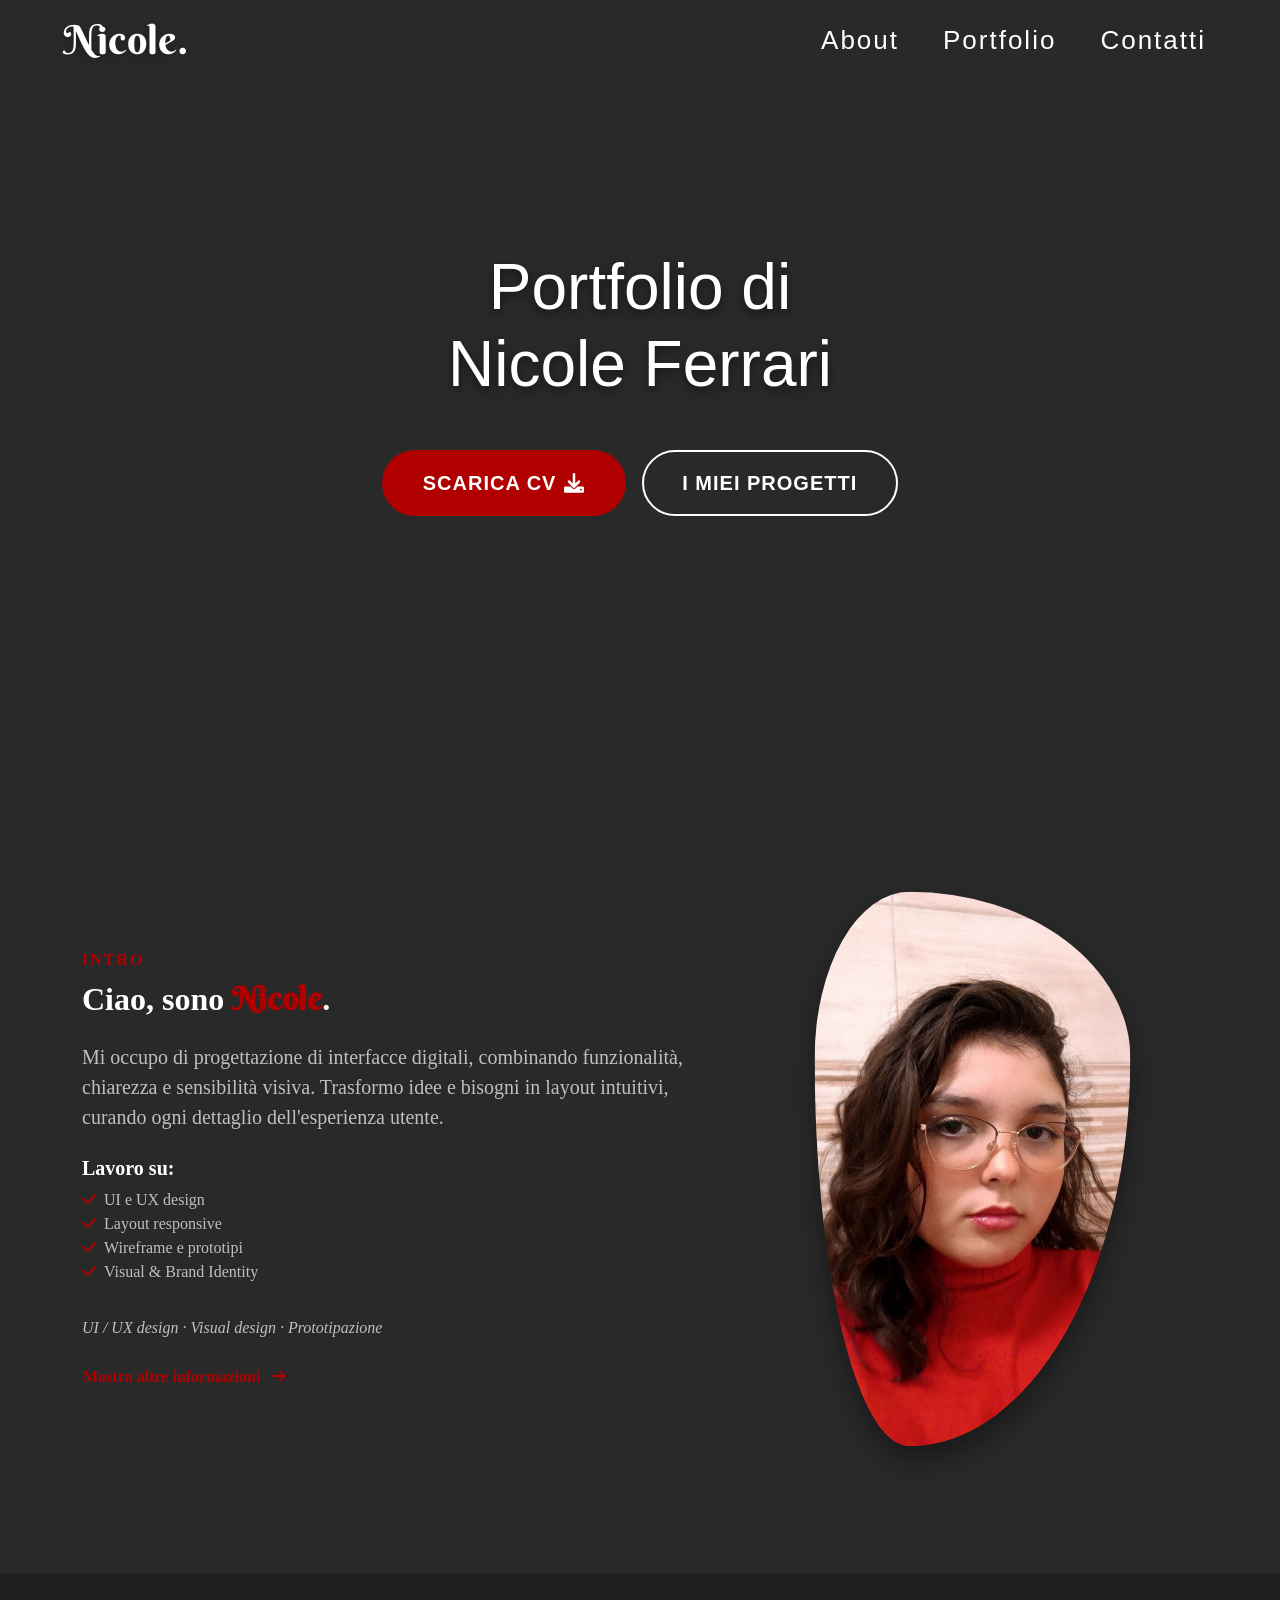
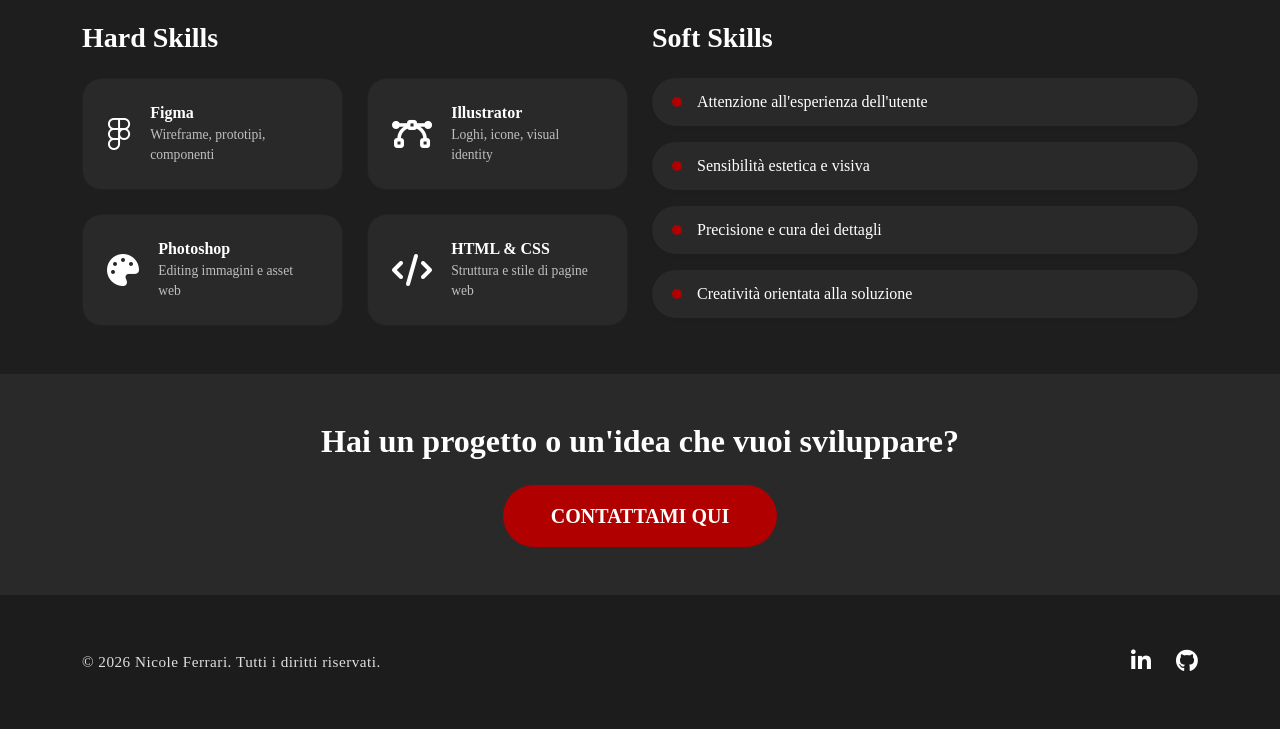
==== index.html @ 5d72edc4 "Add files via upload" ====
<!DOCTYPE html>
<html lang="en">
<head>
    <meta charset="UTF-8">
    <meta name="viewport" content="width=device-width, initial-scale=1.0">

    <link rel="icon" type="image/png" href="assets/images/favicon-96x96.png" sizes="96x96" />
    <link rel="icon" type="image/svg+xml" href="assets/images/favicon.svg" />
    <link rel="shortcut icon" href="assets/images/favicon.ico" />
    <link rel="apple-touch-icon" sizes="180x180" href="assets/images/apple-touch-icon.png" />
    <link rel="manifest" href="assets/images/site.webmanifest" />

    <link rel="preconnect" href="https://fonts.googleapis.com">
    <link rel="preconnect" href="https://fonts.gstatic.com" crossorigin>
    <link href="https://fonts.googleapis.com/css2?family=Berkshire+Swash&display=swap" rel="stylesheet">
    <link rel="preconnect" href="https://fonts.googleapis.com">
    <link rel="preconnect" href="https://fonts.gstatic.com" crossorigin>
    <link href="https://fonts.googleapis.com/css2?family=Lato:wght@300;400;700&display=swap" rel="stylesheet">
    <link rel="stylesheet" href="https://cdnjs.cloudflare.com/ajax/libs/font-awesome/6.0.0/css/all.min.css">
    <link href="https://cdn.jsdelivr.net/npm/bootstrap@5.3.2/dist/css/bootstrap.min.css" rel="stylesheet">
    <link rel="stylesheet" href="assets/css/style.css">

    <title>Nicole Ferrari</title>
</head>
<body>

<!-- NAVBAR -->
<nav class="navbar">
  <div class="left">
    <a href="index.html" class="logo">
      <span class="logo-full">Nicole.</span>
      <span class="logo-short">N</span>
    </a>
  </div>

  <input type="checkbox" id="menu-toggle"/>
  <label for="menu-toggle" class="hamburger">
    <span></span>
    <span></span>
    <span></span>
  </label>

  <div class="right">
    <a href="about/about.html">About</a>
    <a href="portfolio/portfolio.html">Portfolio</a>
    <a href="contatti/contatti.html">Contatti</a>
  </div>
</nav>

<!-- SECTION 1: HERO -->
<header class="hero">
  <div class="hero-bg"></div>
  <div class="hero-content">
    <h1>Portfolio di <br> Nicole Ferrari</h1>
    <div class="hero-btns d-flex flex-column flex-md-row justify-content-center gap-3 mt-5">
  <a href="assets/pdf/CV.pdf" download class="btn btn-custom btn-cv">
    Scarica CV <i class="fa-solid fa-download ms-2"></i>
  </a> 
  <a href="portfolio/portfolio.html" class="btn btn-custom btn-projects">
    I miei progetti
  </a>
</div>
  </div>
  </header>

<main>

<!-- SECTION 2: PRESENTAZIONE -->
 <section class="about-section py-2">
  <div class="container">
    <div class="row align-items-center gy-5">
      <div class="col-lg-7 order-2 order-lg-1">
        <div class="about-text">
<span class="text-uppercase ls-2 fw-bold text-danger mb-2 d-block">Intro</span>
<h2 class="mb-4 fw-bold">Ciao, sono <span class="font-signature">Nicole</span>.</h2>
    <p class="lead text-secondary">
    Mi occupo di progettazione di interfacce digitali, combinando funzionalità, chiarezza e sensibilità visiva. Trasformo idee e bisogni in layout intuitivi, curando ogni dettaglio dell'esperienza utente.
</p>
                        
<div class="row mt-4">
<div class="col-md-6">
  <h5 class="fw-bold">Lavoro su:</h5>
  <ul class="list-unstyled text-secondary">
    <li><i class="fa-solid fa-check text-danger me-2"></i>UI e UX design</li>
    <li><i class="fa-solid fa-check text-danger me-2"></i>Layout responsive</li>
    <li><i class="fa-solid fa-check text-danger me-2"></i>Wireframe e prototipi</li>
    <li><i class="fa-solid fa-check text-danger me-2"></i>Visual & Brand Identity</li>
  </ul>
</div>
</div>

<p class="fst-italic text-muted mt-3">UI / UX design · Visual design · Prototipazione</p>
  <a href="about/about.html" class="btn btn-link text-danger p-0 fw-bold text-decoration-none mt-2">
    Mostra altre informazioni <i class="fa-solid fa-arrow-right ms-2"></i>
  </a>
  
</div></div>
              
<div class="col-lg-5 order-1 order-lg-2 text-center">
  <div class="image-wrapper">
    <img src="assets/images/miafoto.jpg" alt="Nicole Ferrari" class="img-fluid profile-img">
  </div>
</div>
</div>
</div>
</section>

<!-- SECTION 3: HARD SKILLS -->
<section class="skills-section py-5 bg-light">
  <div class="container">
  <div class="row g-4">
  <div class="col-lg-6">
    <h3 class="mb-4 fw-bold">Hard Skills</h3>
  <div class="skills-bento">
  <div class="skill-card">
      <i class="fa-brands fa-figma figma-icon"></i>
  <div>
      <h6>Figma</h6>
      <p>Wireframe, prototipi, componenti</p>
  </div>
  </div>
  <div class="skill-card">
    <i class="fa-solid fa-bezier-curve illustrator-icon"></i>
  <div>
    <h6>Illustrator</h6>
    <p>Loghi, icone, visual identity</p>
  </div>
  </div>
  <div class="skill-card">
    <i class="fa-solid fa-palette photoshop-icon"></i>
  <div>
    <h6>Photoshop</h6>
    <p>Editing immagini e asset web</p>
  </div>
  </div>
  <div class="skill-card">
    <i class="fa-solid fa-code html-icon"></i>
  <div>
    <h6>HTML & CSS</h6>
    <p>Struttura e stile di pagine web</p>
</div>
</div>
</div>
</div>

<!-- SECTION 4: SOFT SKILLS -->
<div class="col-lg-6">
    <h3 class="mb-4 fw-bold">Soft Skills</h3>
  <div class="soft-skills-container">
  <div class="soft-skill-item">
    <span class="badge-dot"></span>
    <span>Attenzione all'esperienza dell'utente</span>
  </div>
  <div class="soft-skill-item">
    <span class="badge-dot"></span>
    <span>Sensibilità estetica e visiva</span>
  </div>
  <div class="soft-skill-item">
    <span class="badge-dot"></span>
    <span>Precisione e cura dei dettagli</span>
  </div>
  <div class="soft-skill-item">
    <span class="badge-dot"></span>
    <span>Creatività orientata alla soluzione</span>
</div>
</div>
</div>
</div>
</div>
</section>

<!-- SECTION 5: CTA -->
<section class="cta-section text-center py-5">
  <div class="container">
    <h2 class="mb-4 fw-bold">Hai un progetto o un'idea che vuoi sviluppare?</h2>
    <a href="contatti/contatti.html" class="btn btn-danger btn-lg rounded-pill px-5 py-3 fw-bold">
        CONTATTAMI QUI
    </a>
  </div>
</section>
</main>

<!-- SECTION 6: FOOTER -->
<footer class="footer">
  <div class="container">
  <div class="footer-content d-flex flex-column flex-md-row justify-content-between align-items-center gap-4">
            
  <div class="footer-copy order-2 order-md-1">
    <p class="mb-0">© 2026 Nicole Ferrari. Tutti i diritti riservati.</p>
  </div>

  <div class="footer-socials order-1 order-md-2">
    <a href="https://www.linkedin.com/in/nicole-ferrari-aaa187327/" target="_blank" aria-label="Linkedin">
    <i class="fa-brands fa-linkedin-in"></i>
    </a>
    <a href="https://github.com/nicoleferrari2005-droid" target="_blank" aria-label="GitHub">
    <i class="fa-brands fa-github"></i>
    </a>
  </div>
  </div>
  </div>
</footer>
</body>
</html>
---- assets/css/style.css ----
:root {
    --text-color: #292929;
    --navbar-height: 5rem;
    --color-red: #b00000;
    --transition: all 0.3s cubic-bezier(0.25, 0.8, 0.25, 1);
    --dark-background: #292929;
}

* {
    margin: 0;
    padding: 0;
    box-sizing: border-box;
}

html {
    scroll-behavior: smooth;
}

body {
    font-family: 'Nunito', 'Sans-serif';
    background-color: var(--dark-background);
    color: white;
    font-weight: 400;
}

a {
    text-decoration: none;
}

/* NAVBAR MOBILE */

.logo-full {
  display: none;
 }

.logo-short {
  display: inline;
}

#menu-toggle {
  display: none;
}

.navbar {
    position: fixed;
    top: 0;
    left: 0;
    width: 100%;
    z-index: 1000;
    height: var(--navbar-height); /*80px*/
    display: flex;
    justify-content:flex-end;
    align-items: center;
    padding: 0 3.125rem; /*50px*/

    background-color: rgba(51, 51, 51, 0);
    backdrop-filter: blur(0px);

    animation: fillNavbar linear both;
    animation-timeline: scroll();
    animation-range: 70vh 85vh;
}

.hamburger {
  display: flex;
  flex-direction: column;
  gap: 6px;
  cursor: pointer;
  z-index: 120;
  position: relative;
}

.hamburger span {
    display: block;
    width: 30px;
    height: 3px;
    background: white;
    transition: all 0.3s ease-in-out;
}

#menu-toggle:checked + .hamburger span:nth-child(1) {
    transform: translateY(9px) rotate(45deg);
}
#menu-toggle:checked + .hamburger span:nth-child(2) {
    opacity: 0;
}
#menu-toggle:checked + .hamburger span:nth-child(3) {
    transform: translateY(-9px) rotate(-45deg);
}

nav .left {
    position: absolute;
    left: 50%;
    height: var(--navbar-height);
    transform: translateX(-50%);
    display: flex;
    align-items: center;
    z-index: 110;
}

nav .left a {
    color: #ffffff;
    font-size: 2.25rem; /*36px*/
    font-family: 'Berkshire Swash', 'serif';
    font-weight: 400;
    text-shadow: 0 2px 10px rgba(0,0,0,0.3);
}

nav .right {
  position: fixed;
  top: 0;
  left: 0;
  padding-top: var(--navbar-height);
  font-size: clamp(1.5rem, 4vw, 1.75rem);

  width: 100%;
  height: 37vh;
  background-color: #1c1c1c;

  display: flex;
  flex-direction: column;
  text-align: center;
  justify-content: center;

  transform: translateY(-100%);
  transition: transform 0.5s cubic-bezier(0.77,0.2,0.05,1.0);
  z-index: 105;
}

nav .right a {
    color: #ffffff;
    font-size: clamp(1.25rem, 4vw, 1.625rem);
    font-family: 'Nunito', 'Sans-serif';
    font-weight: 400;
    margin: 0 0.938rem; /*15px*/  
    text-decoration: none;
    padding: 10px 20px;
    letter-spacing: 2px;
    position: relative;
}

#menu-toggle:checked ~ .right {
    transform: translateY(0);
}

main {
  background-color: var(--dark-background);
}

@keyframes fillNavbar {
  from {
    background-color: rgba(51, 51, 51, 0);
    backdrop-filter: blur(0px);
    border-bottom: 1px solid transparent;
  }
  to {
    background-color: rgba(28, 28, 28, 0.95);
    backdrop-filter: blur(10px);
    border-bottom: 1px solid rgba(255, 255, 255, 0.1);
  }
}

/* NAVBAR DESKTOP */

@media  (min-width: 1024px) {   
  .navbar {
    justify-content: space-between;
    padding: 0 5%;
   }

  .logo-full {
    display: inline;
  }

  .logo-short {
    display: none;
  }

  .hamburger {
    display: none;
  }
  
  nav .right a {
    font-size:clamp(1.25rem, 4vw, 1.625rem);
    font-family: 'Nunito', Sans-serif;
    font-weight: 400;
    margin: 0;  
    color: white;
    text-decoration: none;
    padding: 0 10px;
    display: inline-block;
}

  nav .right {
    position: static;
    transform: none !important;
    display: flex;
    flex-direction: row;
    background-color: transparent;
    width: auto;
    height: auto;
    padding-top: 0;
    opacity: 1;
    gap: 1.5rem;
  }
  
  nav .left {
    position: static;
    transform: none;
    display: flex;
    align-items: center;
    height: auto;
  }

  nav .left a {
    font-size: 40px;
  }
}


/* HERO */

.hero {
  position: relative;
  height: 85vh;
  display: flex;
  flex-direction: column;
  justify-content: center;
  align-items: center;
  overflow: hidden;
}

.hero-bg {
  position: absolute;
  inset: 0;

  background-image: url("assets/images/sfondo.jpg");
  background-size: cover;
  background-position: center;
  opacity: 70%;

  pointer-events: none;
}

.hero-content {
  position: relative;
  z-index: 10;
  color: white;
  padding: 0 20px;
  text-align: center;
}

h1 {
  font-family: 'Nunito', sans-serif;
  font-size: clamp(2.5rem, 8vw, 4rem);
  text-align: center;
  text-shadow: 0 4px 10px rgba(0, 0, 0, 0.5);
}

.btn-custom {
    font-size: clamp(1rem, 2vw, 1.25rem);
    font-family: 'Nunito', sans-serif;
    font-weight: 600;
    padding: clamp(0.6rem, 1.5vw, 1rem) clamp(1.2rem, 3vw, 2.5rem);
    border-radius: 50px;
    transition: all 0.3s ease;
    text-transform: uppercase;
    letter-spacing: 1px;
    border: 2px solid transparent;
    display: inline-flex;
    align-items: center;
    justify-content: center;
}

.btn-cv {
    background-color: var(--color-red);
    color: #ffffff !important;
}

.btn-cv:hover {
    background-color: transparent;
    border-color: #ffffff;
    color: #ffffff !important;
    transform: translateY(-3px);
}

.btn-projects {
    background-color: transparent;
    border: 2px solid #ffffff;
    color: #ffffff !important;
}

.btn-projects:hover {
    background-color: #ffffff;
    color: #1c1c1c !important;
    transform: translateY(-3px);
}

.hero-content a {
    text-decoration: none !important;
}

section {
    padding: 100px 0;
}

@media (max-width: 991px) {
    .about-section .row {
        --bs-gutter-y: 1rem;
    }

    .about-text {
        text-align: center;
        margin-top: 0.5rem !important; 
    }

    .image-wrapper {
        margin-bottom: 0 !important;
    }

    .profile-img {
        max-width: 220px; 
        margin: 0 auto;
    }

    .about-section {
        padding: 40px 0 !important;
    }
}

@media (max-width: 768px) {
    section {
        padding: 60px 0;
    }

    .container {
      padding-left: 25px;
      padding-right: 25px;
    }

    h2 {
      font-size: 1.8rem;
      line-height: 1.3;
      margin-bottom: 1.5rem;
    }

    p.lead, p {
      font-size: 1rem;
      line-height: 1.6;
      color: #444;
    }

    .about-text, .cta-section {
      text-align: center;
    }
    
    .about-text ul {
      display: inline-block;
      text-align: left;
      margin-top: 1rem;
    }

    .footer {
        padding: 40px 20px; /* Più margine laterale su mobile */
    }

    .footer-content {
        text-align: center;
    }

    .footer-socials {
        gap: 30px; /* Icone leggermente più distanti su mobile per agevolare il touch */
        justify-content: center;
    }

    .footer-copy p {
        font-size: 0.85rem;
        opacity: 0.8;
    }
}

/* PRESENTAZIONE */

.ls-2 { letter-spacing: 2px;
    color: var(--color-red); }

.font-signature {
    font-family: 'Berkshire Swash', serif;
    color: var(--color-red);
}

.about-section {
    background-color: transparent;
    overflow: hidden;
}

.about-section h2, .about-section h5 {
    color: #ffffff !important;
}

.about-text p {
    color: #bfbfbf !important;
}

.about-section .text-secondary {
    color: #bfbfbf !important;
}

.profile-img {
    border-radius: 30% 70% 70% 30% / 30% 30% 70% 70%;
    box-shadow: 20px 20px 60px rgba(0, 0, 0, 0.05);
    transition: var(--transition);
    object-fit: cover;
    scale: 70%;
    box-shadow: 0 20px 40px rgba(0, 0, 0, 0.4);
}

.text-danger {
    color: var(--color-red) !important;
}

.profile-img:hover {
    border-radius: 50%;
    transform: scale(1.02);
}

@media (max-width: 991px) {
    .about-text {
        text-align: center;
        margin-top: 2rem;
    }
    
    .about-text ul {
        display: inline-block;
        text-align: left;
    }

    .image-wrapper {
        margin-bottom: 20px;
    }

    .profile-img {
        max-width: 250px;
    }
}

/* HARD SKILLS */

.skills-section {
    background-color: rgb(30, 30, 30) !important;
}

.skills-section h3 {
    color: #ffffff;
}

.skills-bento {
    display: grid;
    grid-template-columns: repeat(auto-fit, minmax(240px, 1fr));
    gap: 1.5rem;
}

.skill-card {
    background: var(--dark-background);
    color: white;
    padding: 1.5rem;
    border-radius: 20px;
    display: flex;
    align-items: center;
    gap: 1.2rem;
    border: 1px solid rgba(0, 0, 0, 0.164);
    transition: var(--transition);
}

.skill-card:hover {
    transform: translateY(-5px);
    box-shadow: 0 10px 30px rgba(0, 0, 0, 0.08);
    border-color: var(--color-red);
}

.skill-card i {
    font-size: 2rem;
    color: #ffffff;
    transition: var(--transition);
}

.skill-card:hover i {
    color: var(--color-red);
}

.skill-card h6 {
    margin-bottom: 2px;
    font-weight: 700;
}

.skill-card p {
    margin-bottom: 0;
    font-size: 0.85rem;
    color: #bfbfbf;
}

/* SOFT SKILLS */

.soft-skills-container {
    display: flex;
    flex-direction: column;
    gap: 1rem;
}

.soft-skill-item {
    display: flex;
    align-items: center;
    gap: 15px;
    padding: 12px 20px;
    background: var(--dark-background);
    border-radius: 50px;
    font-weight: 500;
    box-shadow: 0 2px 5px rgba(0,0,0,0.02);
}

.badge-dot {
    width: 10px;
    height: 10px;
    background-color: var(--color-red);
    border-radius: 50%;
}

/* CTA */

.cta-section {
    background-color: var(--dark-background);
    padding: 100px 0;
}

.btn-danger.rounded-pill {
    background-color: var(--color-red);
    border: none;
    transition: var(--transition);
}

.btn-danger.rounded-pill:hover {
    background-color: white;
    color: var(--color-red);
    transform: scale(1.05);
    box-shadow: 0 10px 20px rgba(176, 0, 0, 0.2);
}

/* FOOTER */

.footer {
    background-color: rgb(28, 28, 28);
    color: #ffffff;
    font-weight: 400;
    font-size: 0.95rem;
    padding: 50px 0;
}

.footer-copy p {
    color: #e0e0e0;
    font-weight: 500;
    font-size: 0.95rem;
    letter-spacing: 0.5px;
}

.footer-socials {
    display: flex;
    gap: 25px;
    align-items: center;
}

.footer-socials a {
    color: #ffffff;
    font-size: 1.4rem;
    transition: all 0.3s ease;
    display: inline-block;
}

.footer-socials a:hover {
    color: var(--color-red);
    transform: translateY(-3px);
}

.footer a {
    color: #ffffff;
    font-weight: 600;
    text-decoration: none;
    transition: var(--transition);
    border-bottom: 1px solid transparent;
}

.footer a:hover {
    color: var(--color-red);
    border-bottom: 1px solid var(--color-red);
}
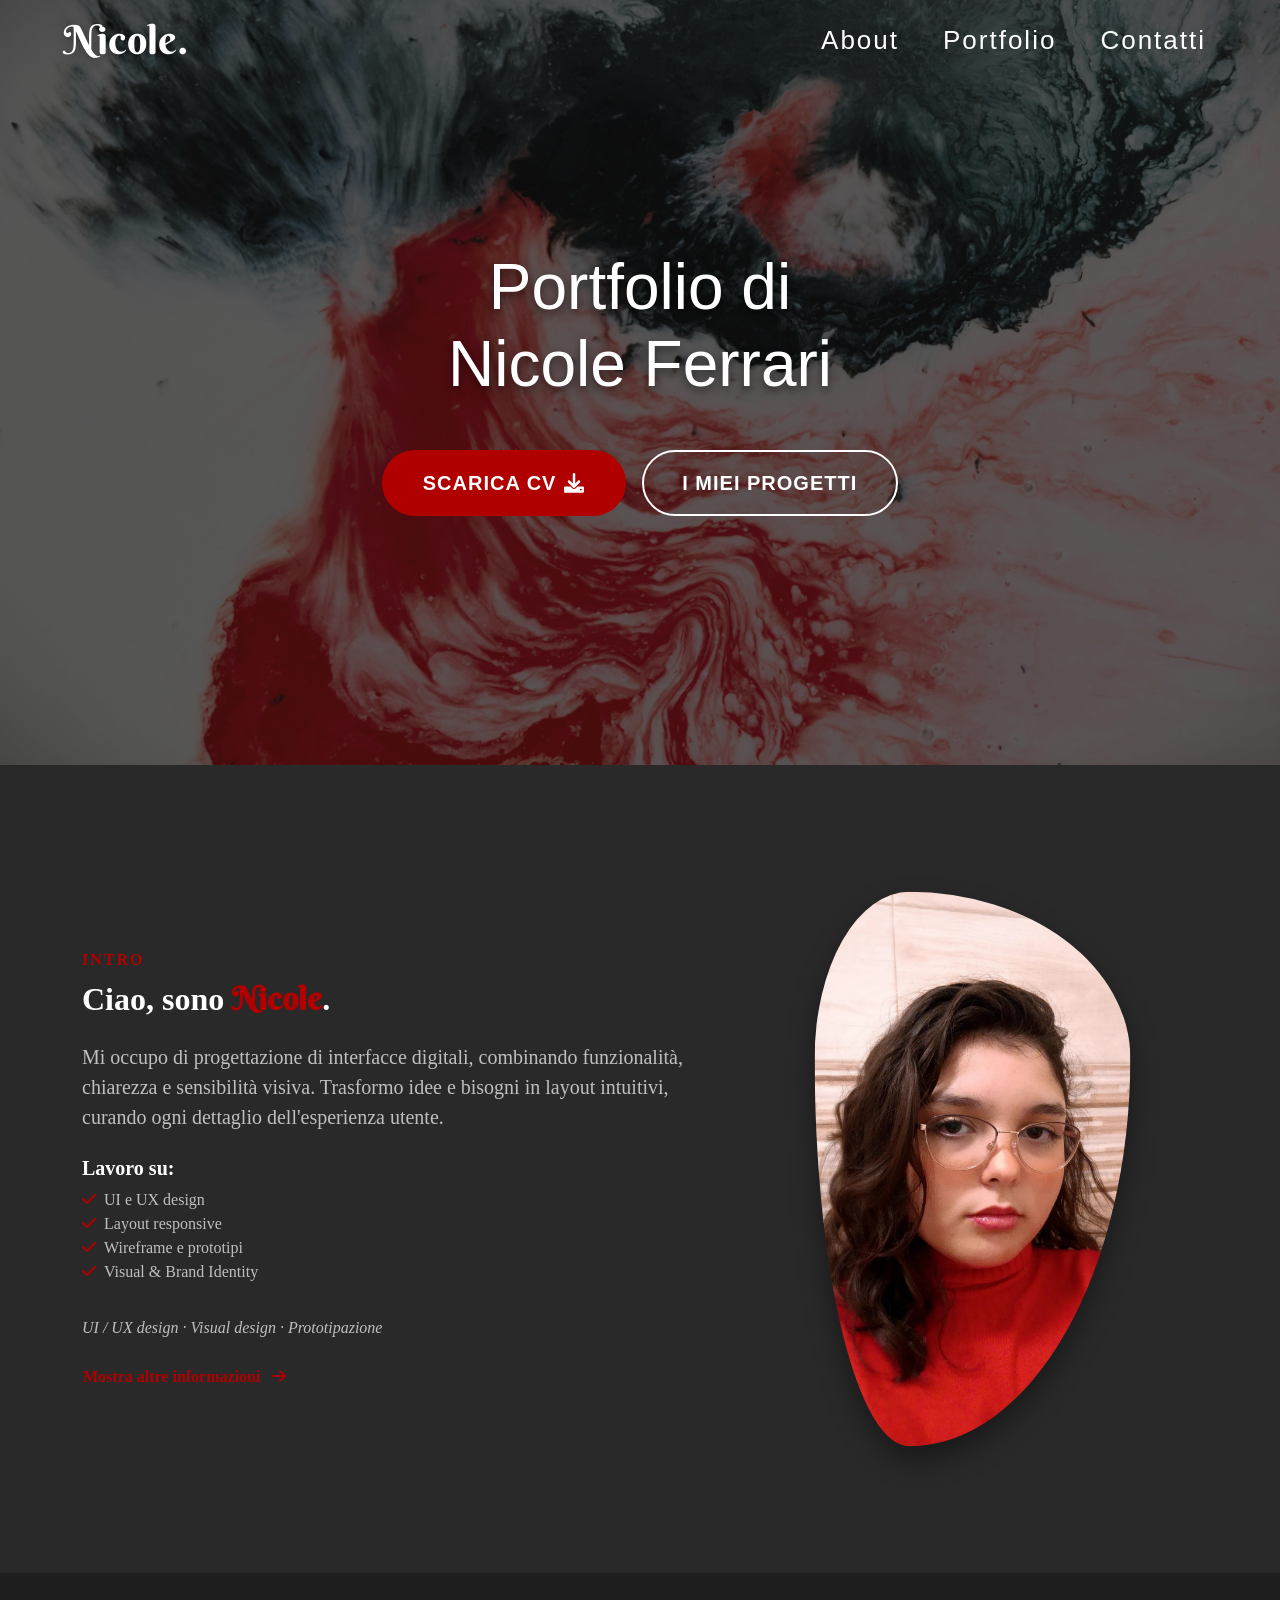
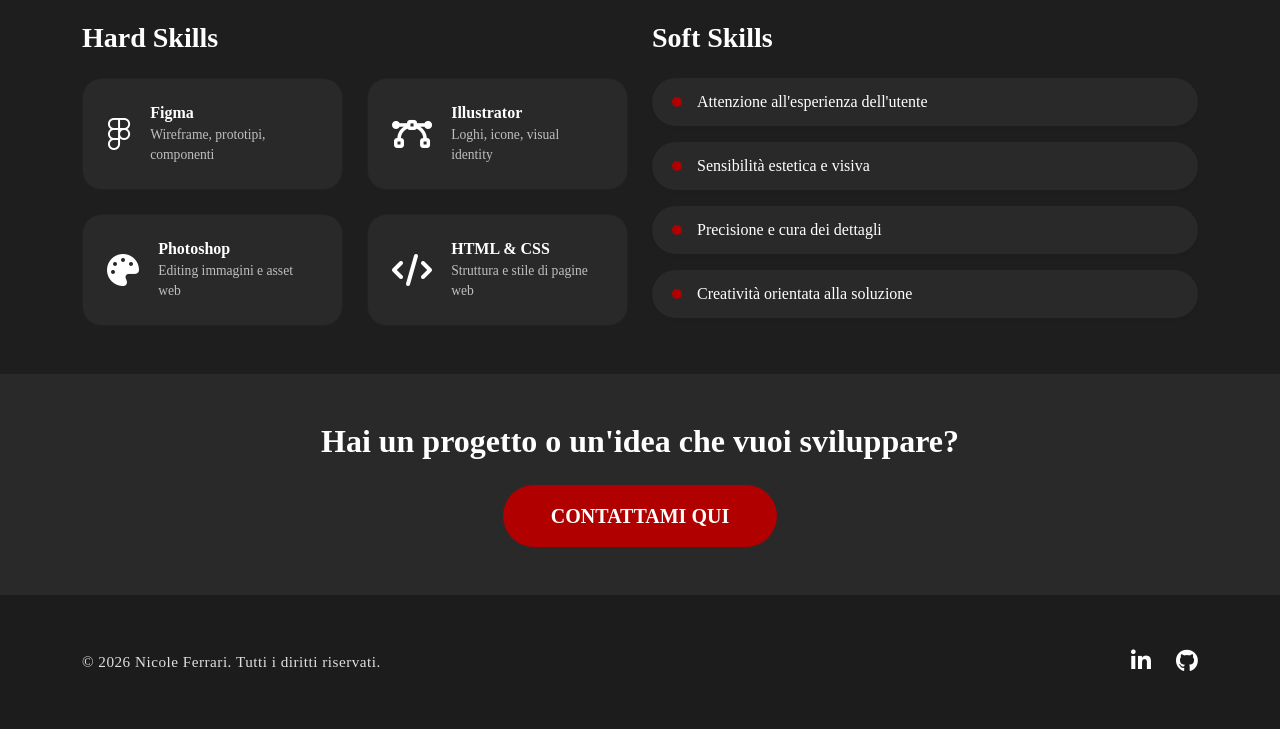
==== commit bb6697bd: "Revise index.html for SEO and structure improvements Updated HTML structure and added meta tags for " ====
--- a/index.html
+++ b/index.html
@@ -1,8 +1,17 @@
 <!DOCTYPE html>
-<html lang="en">
+<html lang="it">
 <head>
     <meta charset="UTF-8">
     <meta name="viewport" content="width=device-width, initial-scale=1.0">
+
+    <title>Nicole Ferrari | Portfolio UI/UX Designer</title>
+    <meta name="description" content="Benvenuti nel portfolio di Nicole Ferrari. Scopri i miei progetti di UI/UX design, visual identity e prototipazione web.">
+    <meta name="author" content="Nicole Ferrari">
+
+    <meta property="og:title" content="Nicole Ferrari | Portfolio">
+    <meta property="og:description" content="Esplora i miei lavori e le mie competenze nel mondo del design digitale.">
+    <meta property="og:image" content="assets/images/miafoto.jpg"> <meta property="og:url" content="https://design-nic.github.io/Portfolio-di-Nicole-Ferrari/">
+    <meta property="og:type" content="website">
 
     <link rel="icon" type="image/png" href="assets/images/favicon-96x96.png" sizes="96x96" />
     <link rel="icon" type="image/svg+xml" href="assets/images/favicon.svg" />
@@ -34,7 +43,7 @@
   </div>
 
   <input type="checkbox" id="menu-toggle"/>
-  <label for="menu-toggle" class="hamburger">
+  <label for="menu-toggle" class="hamburger" title="Scarica il CV di Nicole Ferrari in PDF">
     <span></span>
     <span></span>
     <span></span>
@@ -98,7 +107,7 @@
               
 <div class="col-lg-5 order-1 order-lg-2 text-center">
   <div class="image-wrapper">
-    <img src="assets/images/miafoto.jpg" alt="Nicole Ferrari" class="img-fluid profile-img">
+    <img src="assets/images/miafoto.jpg" alt="Immagine di Nicole Ferrari - UI/UX Designer" class="img-fluid profile-img">
   </div>
 </div>
 </div>
@@ -203,3 +212,4 @@
 </body>
 </html>
 
+
--- a/assets/css/style.css
+++ b/assets/css/style.css
@@ -234,7 +234,7 @@
   position: absolute;
   inset: 0;
 
-  background-image: url("assets/images/sfondo.jpg");
+  background-image: url("../images/sfondo.jpg");
   background-size: cover;
   background-position: center;
   opacity: 70%;
@@ -591,4 +591,5 @@
 .footer a:hover {
     color: var(--color-red);
     border-bottom: 1px solid var(--color-red);
-}+
+}
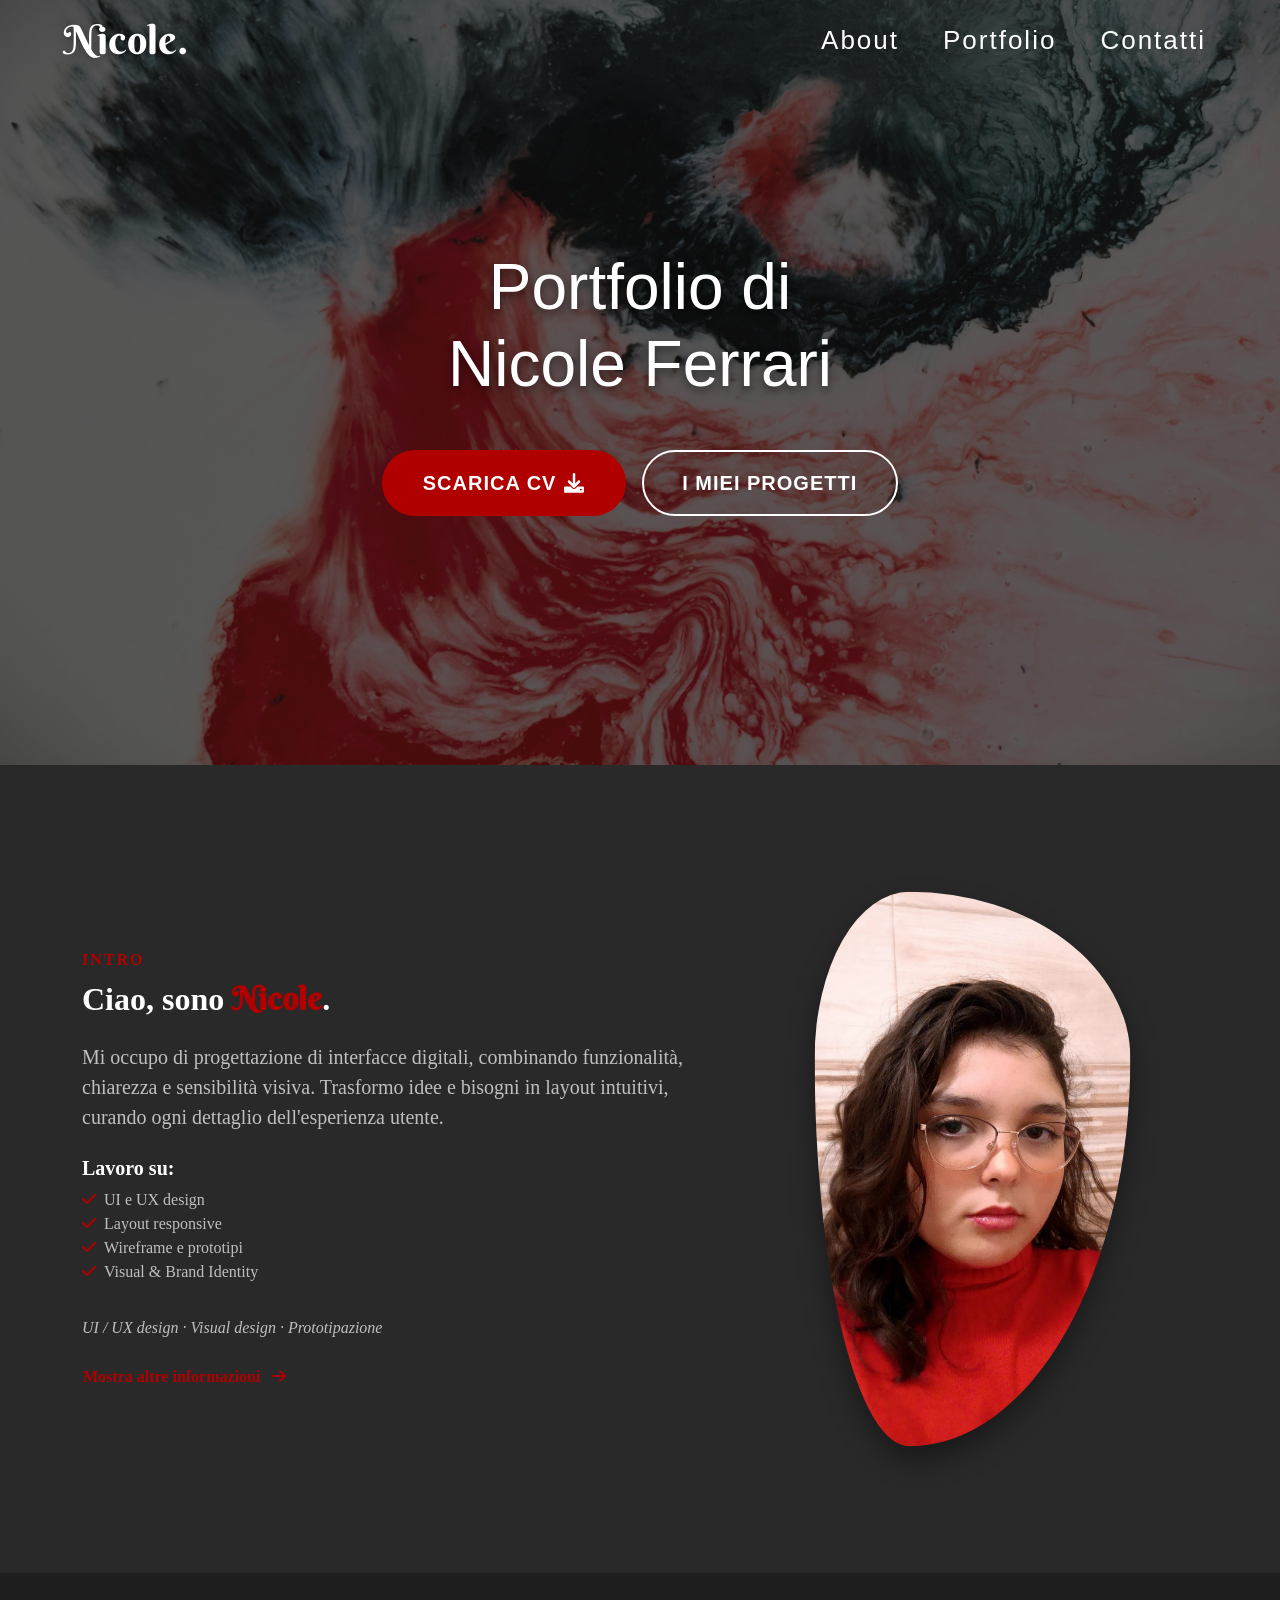
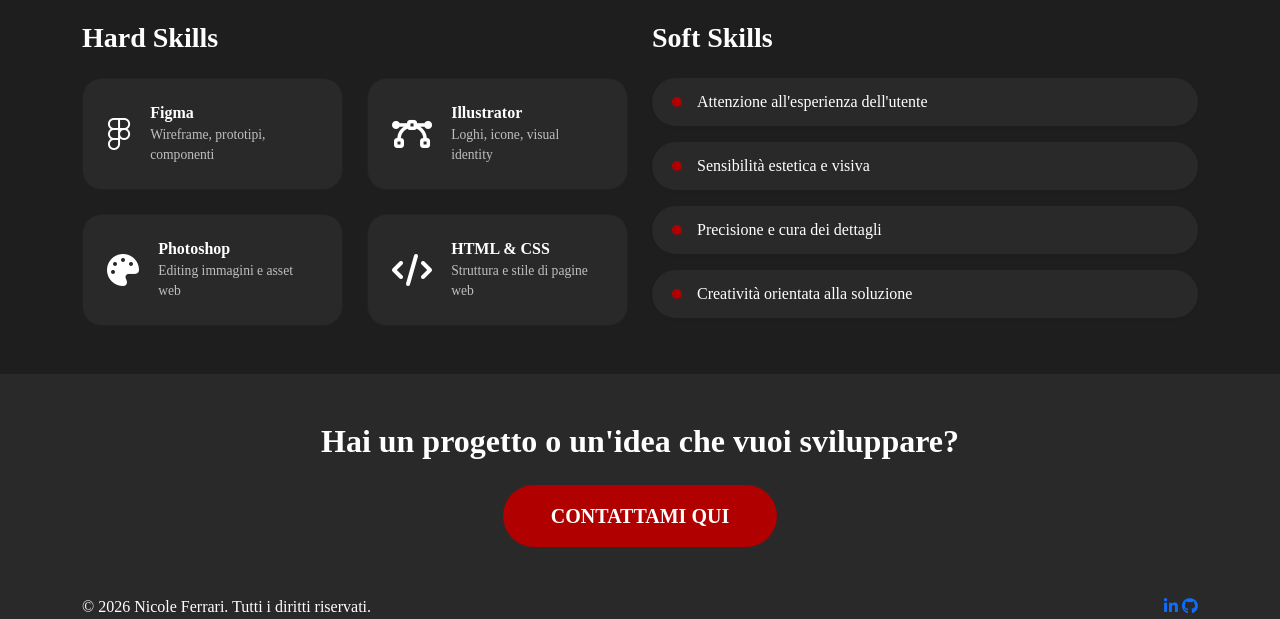
==== commit 14302009: "Update index.html" ====
--- a/index.html
+++ b/index.html
@@ -27,7 +27,7 @@
     <link href="https://fonts.googleapis.com/css2?family=Lato:wght@300;400;700&display=swap" rel="stylesheet">
     <link rel="stylesheet" href="https://cdnjs.cloudflare.com/ajax/libs/font-awesome/6.0.0/css/all.min.css">
     <link href="https://cdn.jsdelivr.net/npm/bootstrap@5.3.2/dist/css/bootstrap.min.css" rel="stylesheet">
-    <link rel="stylesheet" href="assets/css/style.css">
+    <link rel="stylesheet" href="assets/css/homepage.css">
 
     <title>Nicole Ferrari</title>
 </head>
@@ -213,3 +213,5 @@
 </html>
 
 
+
+
--- a/assets/css/homepage.css
+++ b/assets/css/homepage.css
@@ -0,0 +1,528 @@
+:root {
+    --text-color: #292929;
+    --navbar-height: 5rem;
+    --color-red: #b00000;
+    --transition: all 0.3s cubic-bezier(0.25, 0.8, 0.25, 1);
+    --dark-background: #292929;
+}
+
+* {
+    margin: 0;
+    padding: 0;
+    box-sizing: border-box;
+}
+
+html {
+    scroll-behavior: smooth;
+}
+
+body {
+    font-family: 'Nunito', 'Sans-serif';
+    background-color: var(--dark-background);
+    color: white;
+    font-weight: 400;
+}
+
+a {
+    text-decoration: none;
+}
+
+/* NAVBAR MOBILE */
+
+.logo-full {
+  display: none;
+ }
+
+.logo-short {
+  display: inline;
+}
+
+#menu-toggle {
+  display: none;
+}
+
+.navbar {
+    position: fixed;
+    top: 0;
+    left: 0;
+    width: 100%;
+    z-index: 1000;
+    height: var(--navbar-height); /*80px*/
+    display: flex;
+    justify-content:flex-end;
+    align-items: center;
+    padding: 0 3.125rem; /*50px*/
+
+    background-color: rgba(51, 51, 51, 0);
+    backdrop-filter: blur(0px);
+
+    animation: fillNavbar linear both;
+    animation-timeline: scroll();
+    animation-range: 70vh 85vh;
+}
+
+.hamburger {
+  display: flex;
+  flex-direction: column;
+  gap: 6px;
+  cursor: pointer;
+  z-index: 120;
+  position: relative;
+}
+
+.hamburger span {
+    display: block;
+    width: 30px;
+    height: 3px;
+    background: white;
+    transition: all 0.3s ease-in-out;
+}
+
+#menu-toggle:checked + .hamburger span:nth-child(1) {
+    transform: translateY(9px) rotate(45deg);
+}
+#menu-toggle:checked + .hamburger span:nth-child(2) {
+    opacity: 0;
+}
+#menu-toggle:checked + .hamburger span:nth-child(3) {
+    transform: translateY(-9px) rotate(-45deg);
+}
+
+nav .left {
+    position: absolute;
+    left: 50%;
+    height: var(--navbar-height);
+    transform: translateX(-50%);
+    display: flex;
+    align-items: center;
+    z-index: 110;
+}
+
+nav .left a {
+    color: #ffffff;
+    font-size: 2.25rem; /*36px*/
+    font-family: 'Berkshire Swash', 'serif';
+    font-weight: 400;
+    text-shadow: 0 2px 10px rgba(0,0,0,0.3);
+}
+
+nav .right {
+  position: fixed;
+  top: 0;
+  left: 0;
+  padding-top: var(--navbar-height);
+  font-size: clamp(1.5rem, 4vw, 1.75rem);
+
+  width: 100%;
+  height: 37vh;
+  background-color: #1c1c1c;
+
+  display: flex;
+  flex-direction: column;
+  text-align: center;
+  justify-content: center;
+
+  transform: translateY(-100%);
+  transition: transform 0.5s cubic-bezier(0.77,0.2,0.05,1.0);
+  z-index: 105;
+}
+
+nav .right a {
+    color: #ffffff;
+    font-size: clamp(1.25rem, 4vw, 1.625rem);
+    font-family: 'Nunito', 'Sans-serif';
+    font-weight: 400;
+    margin: 0 0.938rem; /*15px*/  
+    text-decoration: none;
+    padding: 10px 20px;
+    letter-spacing: 2px;
+    position: relative;
+}
+
+#menu-toggle:checked ~ .right {
+    transform: translateY(0);
+}
+
+main {
+  background-color: var(--dark-background);
+}
+
+@keyframes fillNavbar {
+  from {
+    background-color: rgba(51, 51, 51, 0);
+    backdrop-filter: blur(0px);
+    border-bottom: 1px solid transparent;
+  }
+  to {
+    background-color: rgba(28, 28, 28, 0.95);
+    backdrop-filter: blur(10px);
+    border-bottom: 1px solid rgba(255, 255, 255, 0.1);
+  }
+}
+
+/* NAVBAR DESKTOP */
+
+@media  (min-width: 1024px) {   
+  .navbar {
+    justify-content: space-between;
+    padding: 0 5%;
+   }
+
+  .logo-full {
+    display: inline;
+  }
+
+  .logo-short {
+    display: none;
+  }
+
+  .hamburger {
+    display: none;
+  }
+  
+  nav .right a {
+    font-size:clamp(1.25rem, 4vw, 1.625rem);
+    font-family: 'Nunito', Sans-serif;
+    font-weight: 400;
+    margin: 0;  
+    color: white;
+    text-decoration: none;
+    padding: 0 10px;
+    display: inline-block;
+}
+
+  nav .right {
+    position: static;
+    transform: none !important;
+    display: flex;
+    flex-direction: row;
+    background-color: transparent;
+    width: auto;
+    height: auto;
+    padding-top: 0;
+    opacity: 1;
+    gap: 1.5rem;
+  }
+  
+  nav .left {
+    position: static;
+    transform: none;
+    display: flex;
+    align-items: center;
+    height: auto;
+  }
+
+  nav .left a {
+    font-size: 40px;
+  }
+}
+
+/* HERO */
+
+.hero {
+  position: relative;
+  height: 85vh;
+  display: flex;
+  flex-direction: column;
+  justify-content: center;
+  align-items: center;
+  overflow: hidden;
+}
+
+.hero-bg {
+  position: absolute;
+  inset: 0;
+
+  background-image: url("../images/sfondo.jpg");
+  background-size: cover;
+  background-position: center;
+  opacity: 70%;
+
+  pointer-events: none;
+}
+
+.hero-content {
+  position: relative;
+  z-index: 10;
+  color: white;
+  padding: 0 20px;
+  text-align: center;
+}
+
+h1 {
+  font-family: 'Nunito', sans-serif;
+  font-size: clamp(2.5rem, 8vw, 4rem);
+  text-align: center;
+  text-shadow: 0 4px 10px rgba(0, 0, 0, 0.5);
+}
+
+.btn-custom {
+    font-size: clamp(1rem, 2vw, 1.25rem);
+    font-family: 'Nunito', sans-serif;
+    font-weight: 600;
+    padding: clamp(0.6rem, 1.5vw, 1rem) clamp(1.2rem, 3vw, 2.5rem);
+    border-radius: 50px;
+    transition: all 0.3s ease;
+    text-transform: uppercase;
+    letter-spacing: 1px;
+    border: 2px solid transparent;
+    display: inline-flex;
+    align-items: center;
+    justify-content: center;
+}
+
+.btn-cv {
+    background-color: var(--color-red);
+    color: #ffffff !important;
+}
+
+.btn-cv:hover {
+    background-color: transparent;
+    border-color: #ffffff;
+    color: #ffffff !important;
+    transform: translateY(-3px);
+}
+
+.btn-projects {
+    background-color: transparent;
+    border: 2px solid #ffffff;
+    color: #ffffff !important;
+}
+
+.btn-projects:hover {
+    background-color: #ffffff;
+    color: #1c1c1c !important;
+    transform: translateY(-3px);
+}
+
+.hero-content a {
+    text-decoration: none !important;
+}
+
+section {
+    padding: 100px 0;
+}
+
+@media (max-width: 991px) {
+    .about-section .row {
+        --bs-gutter-y: 1rem;
+    }
+
+    .about-text {
+        text-align: center;
+        margin-top: 0.5rem !important; 
+    }
+
+    .image-wrapper {
+        margin-bottom: 0 !important;
+    }
+
+    .profile-img {
+        max-width: 220px; 
+        margin: 0 auto;
+    }
+
+    .about-section {
+        padding: 40px 0 !important;
+    }
+}
+
+@media (max-width: 768px) {
+    section {
+        padding: 60px 0;
+    }
+
+    .container {
+      padding-left: 25px;
+      padding-right: 25px;
+    }
+
+    h2 {
+      font-size: 1.8rem;
+      line-height: 1.3;
+      margin-bottom: 1.5rem;
+    }
+
+    p.lead, p {
+      font-size: 1rem;
+      line-height: 1.6;
+      color: #444;
+    }
+
+    .about-text, .cta-section {
+      text-align: center;
+    }
+    
+    .about-text ul {
+      display: inline-block;
+      text-align: left;
+      margin-top: 1rem;
+    }
+}
+
+/* PRESENTAZIONE */
+
+.ls-2 { letter-spacing: 2px;
+    color: var(--color-red); }
+
+.font-signature {
+    font-family: 'Berkshire Swash', serif;
+    color: var(--color-red);
+}
+
+.about-section {
+    background-color: transparent;
+    overflow: hidden;
+}
+
+.about-section h2, .about-section h5 {
+    color: #ffffff !important;
+}
+
+.about-text p {
+    color: #bfbfbf !important;
+}
+
+.about-section .text-secondary {
+    color: #bfbfbf !important;
+}
+
+.profile-img {
+    border-radius: 30% 70% 70% 30% / 30% 30% 70% 70%;
+    box-shadow: 20px 20px 60px rgba(0, 0, 0, 0.05);
+    transition: var(--transition);
+    object-fit: cover;
+    scale: 70%;
+    box-shadow: 0 20px 40px rgba(0, 0, 0, 0.4);
+}
+
+.text-danger {
+    color: var(--color-red) !important;
+}
+
+.profile-img:hover {
+    border-radius: 50%;
+    transform: scale(1.02);
+}
+
+@media (max-width: 991px) {
+    .about-text {
+        text-align: center;
+        margin-top: 2rem;
+    }
+    
+    .about-text ul {
+        display: inline-block;
+        text-align: left;
+    }
+
+    .image-wrapper {
+        margin-bottom: 20px;
+    }
+
+    .profile-img {
+        max-width: 250px;
+    }
+}
+
+/* HARD SKILLS */
+
+.skills-section {
+    background-color: rgb(30, 30, 30) !important;
+}
+
+.skills-section h3 {
+    color: #ffffff;
+}
+
+.skills-bento {
+    display: grid;
+    grid-template-columns: repeat(auto-fit, minmax(240px, 1fr));
+    gap: 1.5rem;
+}
+
+.skill-card {
+    background: var(--dark-background);
+    color: white;
+    padding: 1.5rem;
+    border-radius: 20px;
+    display: flex;
+    align-items: center;
+    gap: 1.2rem;
+    border: 1px solid rgba(0, 0, 0, 0.164);
+    transition: var(--transition);
+}
+
+.skill-card:hover {
+    transform: translateY(-5px);
+    box-shadow: 0 10px 30px rgba(0, 0, 0, 0.08);
+    border-color: var(--color-red);
+}
+
+.skill-card i {
+    font-size: 2rem;
+    color: #ffffff;
+    transition: var(--transition);
+}
+
+.skill-card:hover i {
+    color: var(--color-red);
+}
+
+.skill-card h6 {
+    margin-bottom: 2px;
+    font-weight: 700;
+}
+
+.skill-card p {
+    margin-bottom: 0;
+    font-size: 0.85rem;
+    color: #bfbfbf;
+}
+
+/* SOFT SKILLS */
+
+.soft-skills-container {
+    display: flex;
+    flex-direction: column;
+    gap: 1rem;
+}
+
+.soft-skill-item {
+    display: flex;
+    align-items: center;
+    gap: 15px;
+    padding: 12px 20px;
+    background: var(--dark-background);
+    border-radius: 50px;
+    font-weight: 500;
+    box-shadow: 0 2px 5px rgba(0,0,0,0.02);
+}
+
+.badge-dot {
+    width: 10px;
+    height: 10px;
+    background-color: var(--color-red);
+    border-radius: 50%;
+}
+
+/* CTA */
+
+.cta-section {
+    background-color: var(--dark-background);
+    padding: 100px 0;
+}
+
+.btn-danger.rounded-pill {
+    background-color: var(--color-red);
+    border: none;
+    transition: var(--transition);
+}
+
+.btn-danger.rounded-pill:hover {
+    background-color: white;
+    color: var(--color-red);
+    transform: scale(1.05);
+    box-shadow: 0 10px 20px rgba(176, 0, 0, 0.2);
+}
+
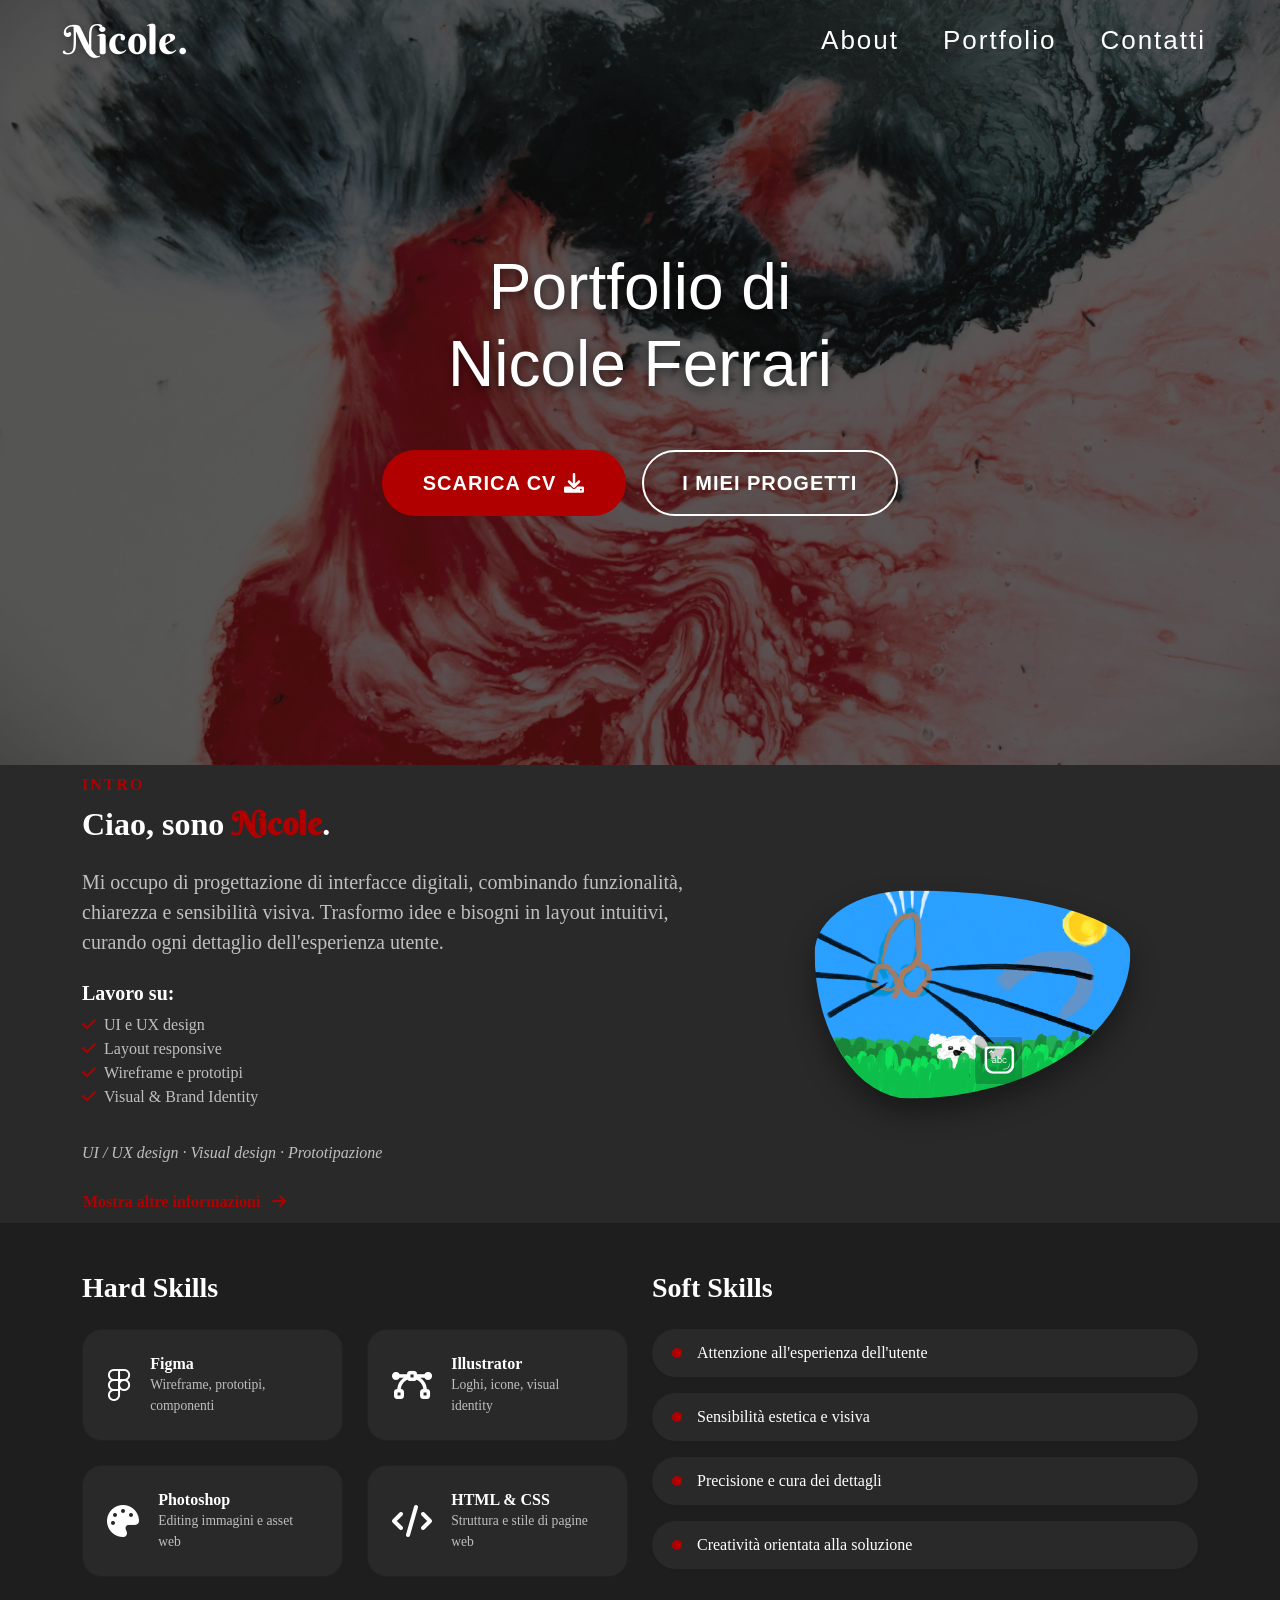
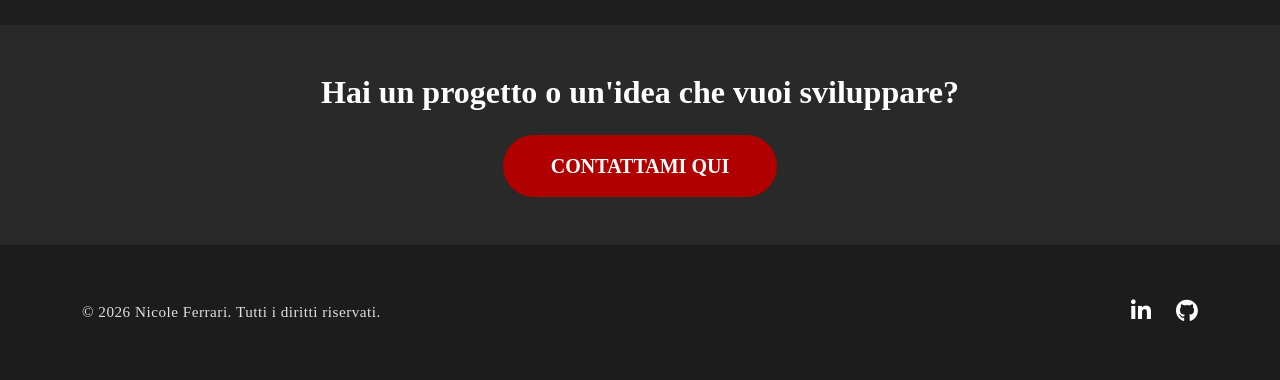
==== commit 32edc121: "Update index.html" ====
--- a/index.html
+++ b/index.html
@@ -107,7 +107,7 @@
               
 <div class="col-lg-5 order-1 order-lg-2 text-center">
   <div class="image-wrapper">
-    <img src="assets/images/miafoto.jpg" alt="Immagine di Nicole Ferrari - UI/UX Designer" class="img-fluid profile-img">
+    <img src="image.png" alt="Immagine di Nicole Ferrari - UI/UX Designer" class="img-fluid profile-img">
   </div>
 </div>
 </div>
--- a/assets/css/homepage.css
+++ b/assets/css/homepage.css
@@ -526,3 +526,51 @@
     box-shadow: 0 10px 20px rgba(176, 0, 0, 0.2);
 }
 
+/* FOOTER */
+
+.footer {
+    background-color: rgb(28, 28, 28);
+    color: #ffffff;
+    font-weight: 400;
+    font-size: 0.95rem;
+    padding: 50px 0;
+}
+
+.footer-copy p {
+    color: #e0e0e0;
+    font-weight: 500;
+    font-size: 0.95rem;
+    letter-spacing: 0.5px;
+}
+
+.footer-socials {
+    display: flex;
+    gap: 25px;
+    align-items: center;
+}
+
+.footer-socials a {
+    color: #ffffff;
+    font-size: 1.4rem;
+    transition: all 0.3s ease;
+    display: inline-block;
+}
+
+.footer-socials a:hover {
+    color: var(--color-red);
+    transform: translateY(-3px);
+}
+
+.footer a {
+    color: #ffffff;
+    font-weight: 600;
+    text-decoration: none;
+    transition: var(--transition);
+    border-bottom: 1px solid transparent;
+}
+
+.footer a:hover {
+    color: var(--color-red);
+    border-bottom: 1px solid var(--color-red);
+
+}
